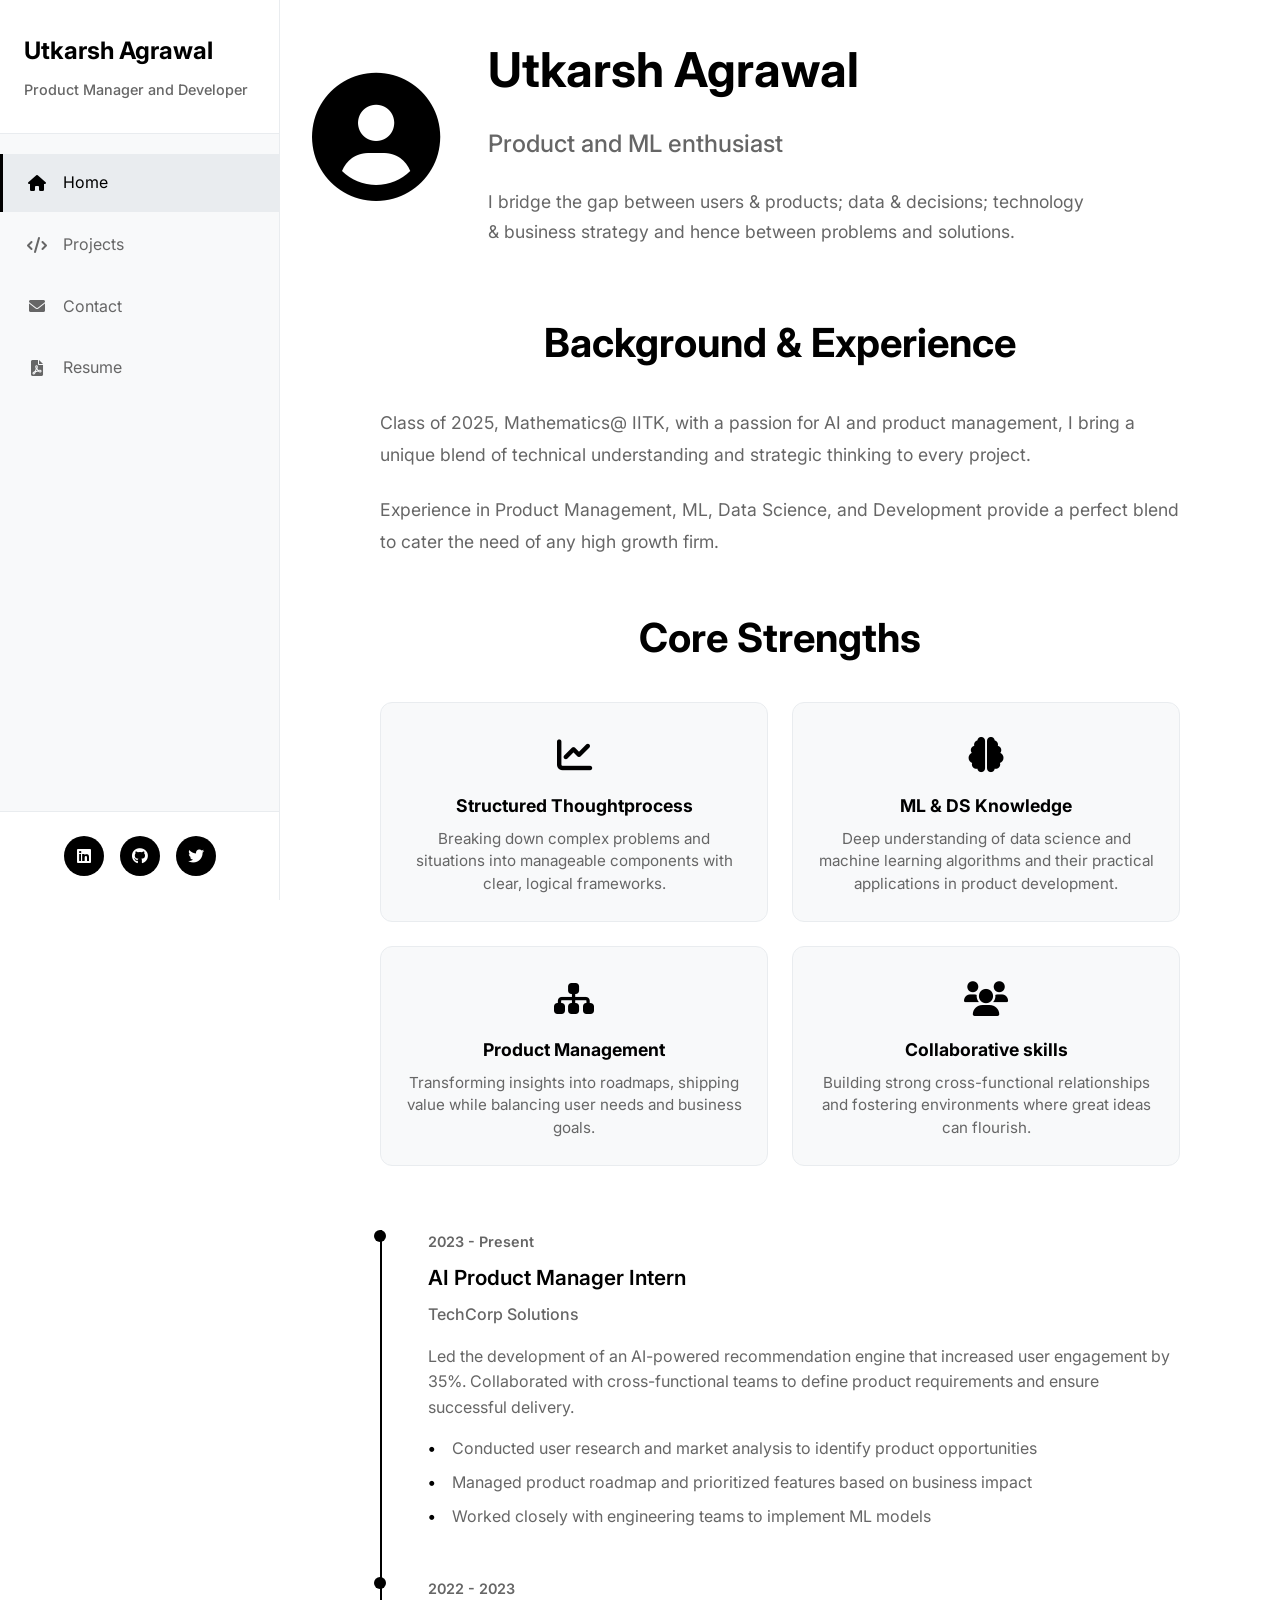
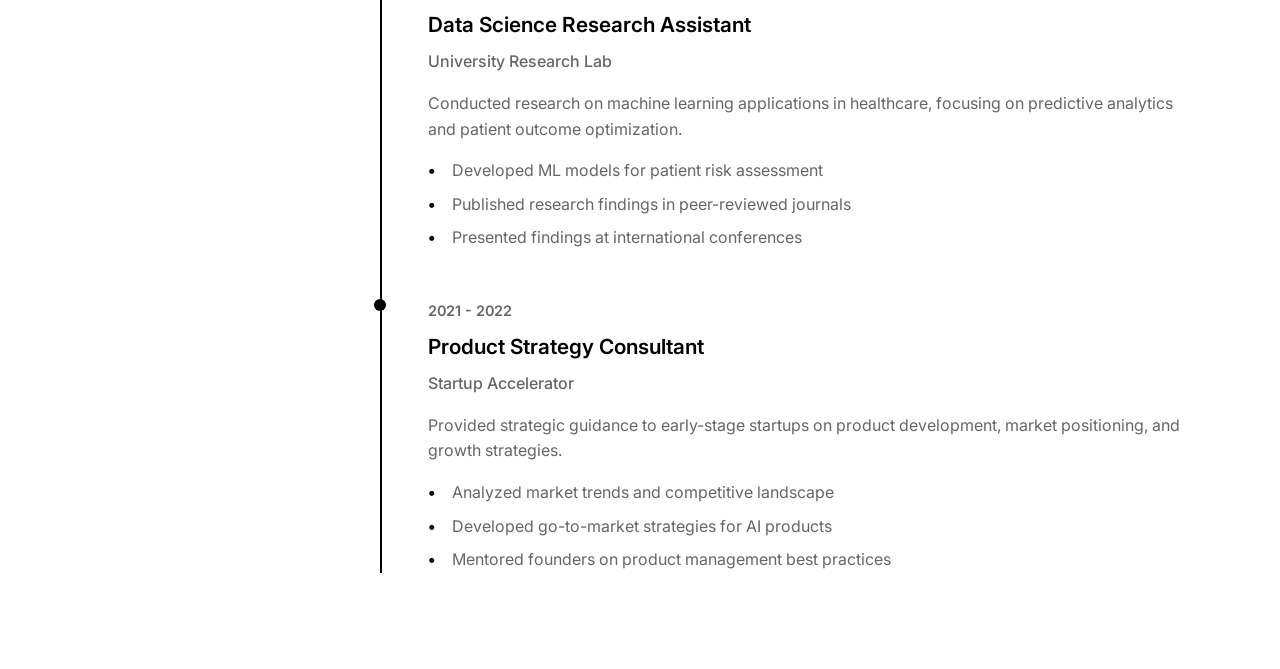
==== index.html @ 761010a4 "First basic upload" ====
<!DOCTYPE html>
<html lang="en">
<head>
    <meta charset="UTF-8">
    <meta name="viewport" content="width=device-width, initial-scale=1.0">
    <title>Utkarsh Agrawal - Home</title>
    <link rel="stylesheet" href="styles.css">
    <link href="https://fonts.googleapis.com/css2?family=Inter:wght@300;400;500;600;700&display=swap" rel="stylesheet">
    <link rel="stylesheet" href="https://cdnjs.cloudflare.com/ajax/libs/font-awesome/6.0.0/css/all.min.css">
</head>
<body>
    <!-- Sidebar Navigation -->
    <nav class="sidebar">
        <div class="sidebar-header">
            <h1 class="sidebar-name">Utkarsh Agrawal</h1>
            <p class="sidebar-title">Product Manager and Developer</p>
        </div>
        <ul class="sidebar-menu">
            <li class="sidebar-item active">
                <a href="index.html" class="sidebar-link">
                    <i class="fas fa-home"></i>
                    <span>Home</span>
                </a>
            </li>
            <li class="sidebar-item">
                <a href="projects.html" class="sidebar-link">
                    <i class="fas fa-code"></i>
                    <span>Projects</span>
                </a>
            </li>
            <li class="sidebar-item">
                <a href="contact.html" class="sidebar-link">
                    <i class="fas fa-envelope"></i>
                    <span>Contact</span>
                </a>
            </li>
            <li class="sidebar-item">
                <a href="resume.html" class="sidebar-link">
                    <i class="fas fa-file-pdf"></i>
                    <span>Resume</span>
                </a>
            </li>
        </ul>
        <div class="sidebar-footer">
            <div class="social-links">
                <a href="#" class="social-link"><i class="fab fa-linkedin"></i></a>
                <a href="#" class="social-link"><i class="fab fa-github"></i></a>
                <a href="#" class="social-link"><i class="fab fa-twitter"></i></a>
            </div>
        </div>
    </nav>

    <!-- Main Content -->
    <main class="main-content">
        <div class="content-wrapper">
            <!-- Hero Section -->
            <section class="hero-section">
                <div class="hero-content">
                    <div class="profile-section">
                        <div class="profile-image">
                            <i class="fas fa-user-circle"></i>
                        </div>
                        <div class="profile-info">
                            <h1 class="hero-title">Utkarsh Agrawal</h1>
                            <p class="hero-subtitle">Product and ML enthusiast</p>
                            <p class="hero-description">
                                I bridge the gap between users & products; data & decisions; technology & business strategy and hence between problems and solutions.
                            </p>
                        </div>  
                    </div>
                </div>
            </section>

            <!-- Background Section -->
            <section class="background-section">
                <h2 class="section-title">Background & Experience</h2>
                <div class="background-content">
                    <div class="background-text">
                        <p>
                            Class of 2025, Mathematics@ IITK, with a passion for AI and product management, I bring a unique blend of 
                            technical understanding and strategic thinking to every project. 
                        </p>
                        <p>
                            Experience in Product Management, ML, Data Science, and Development provide a perfect blend to cater the need of any high growth firm.
                        </p>
                    </div>

                     <!-- Skills Section -->
            <section class="skills-section">
                <h2 class="section-title">Core Strengths</h2>
                <div class="skills-grid">
                    <div class="skill-card">
                        <div class="skill-card-inner">
                            <div class="skill-card-front">
                                <div class="skill-icon">
                                    <i class="fas fa-chart-line"></i>
                                </div>
                                <h3>Structured Thoughtprocess</h3>
                                <p>Breaking down complex problems and situations into manageable components with clear, logical frameworks.</p>
                            </div>
                            <div class="skill-card-back">
                                <h4>Tools</h4>
                                <ul class="tech-list">
                                    <li>ManagementFrameworks</li>
                                    <li>Product Breakdown</li>
                                    <li>User Mapping</li>
                                    
                                </ul>
                            </div>
                        </div>
                    </div>
                    <div class="skill-card">
                        <div class="skill-card-inner">
                            <div class="skill-card-front">
                                <div class="skill-icon">
                                    <i class="fas fa-brain"></i>
                                </div>
                                <h3>ML & DS Knowledge</h3>
                                <p>Deep understanding of data science and machine learning algorithms and their practical applications in product development.</p>
                            </div>
                            <div class="skill-card-back">
                                <h4>Tools & Technologies</h4>
                                <ul class="tech-list">
                                    <li>Python, SQL</li>
                                    <li>Data Visualization</li>
                                    <li>Classical ML Models</li>
                                    <li>Neural Networks</li>
                                    <li>LLMs</li>
                                </ul>
                            </div>
                        </div>
                    </div>
                    <div class="skill-card">
                        <div class="skill-card-inner">
                            <div class="skill-card-front">
                                <div class="skill-icon">
                                    <i class="fas fa-sitemap"></i>
                                </div>
                                <h3>Product Management</h3>
                                <p>Transforming insights into roadmaps, shipping value while balancing user needs and business goals.</p>
                            </div>
                            <div class="skill-card-back">
                                <h4>Tools & Technologies</h4>
                                <ul class="tech-list">
                                    <li</li>
                                    <li></li>
                                    <li></li>
                                    <li></li>
                                </ul>
                            </div>
                        </div>
                    </div>
                    <div class="skill-card">
                        <div class="skill-card-inner">
                            <div class="skill-card-front">
                                <div class="skill-icon">
                                    <i class="fas fa-users"></i>
                                </div>
                                <h3>Collaborative skills</h3>
                                <p>Building strong cross-functional relationships and fostering environments where great ideas can flourish.</p>
                            </div>
                            <div class="skill-card-back">
                                <h4>Tools & Technologies</h4>
                                <ul class="tech-list">
                                    <li>GitHub</li>
                                    <li>Slack, Zoom</li>
                                    <li>Notion, Confluence</li>
                                    <li>Jira r</li>
                                </ul>
                            </div>
                        </div>
                    </div>
                </div>
            </section>

                    <!-- Experience Timeline -->
                    <div class="experience-timeline">
                        <div class="timeline-item">
                            <div class="timeline-date">2023 - Present</div>
                            <div class="timeline-content">
                                <h3>AI Product Manager Intern</h3>
                                <h4>TechCorp Solutions</h4>
                                <p>
                                    Led the development of an AI-powered recommendation engine that increased user engagement by 35%. 
                                    Collaborated with cross-functional teams to define product requirements and ensure successful delivery.
                                </p>
                                <ul>
                                    <li>Conducted user research and market analysis to identify product opportunities</li>
                                    <li>Managed product roadmap and prioritized features based on business impact</li>
                                    <li>Worked closely with engineering teams to implement ML models</li>
                                </ul>
                            </div>
                        </div>
                        
                        <div class="timeline-item">
                            <div class="timeline-date">2022 - 2023</div>
                            <div class="timeline-content">
                                <h3>Data Science Research Assistant</h3>
                                <h4>University Research Lab</h4>
                                <p>
                                    Conducted research on machine learning applications in healthcare, focusing on predictive analytics 
                                    and patient outcome optimization.
                                </p>
                                <ul>
                                    <li>Developed ML models for patient risk assessment</li>
                                    <li>Published research findings in peer-reviewed journals</li>
                                    <li>Presented findings at international conferences</li>
                                </ul>
                            </div>
                        </div>
                        
                        <div class="timeline-item">
                            <div class="timeline-date">2021 - 2022</div>
                            <div class="timeline-content">
                                <h3>Product Strategy Consultant</h3>
                                <h4>Startup Accelerator</h4>
                                <p>
                                    Provided strategic guidance to early-stage startups on product development, market positioning, 
                                    and growth strategies.
                                </p>
                                <ul>
                                    <li>Analyzed market trends and competitive landscape</li>
                                    <li>Developed go-to-market strategies for AI products</li>
                                    <li>Mentored founders on product management best practices</li>
                                </ul>
                            </div>
                        </div>
                    </div>
                </div>
            </section>

           
        </div>
    </main>

    <script src="script.js"></script>
</body>
</html>
---- styles.css ----
/* Reset and Base Styles */
* {
    margin: 0;
    padding: 0;
    box-sizing: border-box;
}

html {
    scroll-behavior: smooth;
}

body {
    font-family: 'Inter', sans-serif;
    line-height: 1.6;
    color: #333;
    background-color: #ffffff;
    display: flex;
    min-height: 100vh;
}

/* Sidebar Navigation */
.sidebar {
    width: 280px;
    background: #f8f9fa;
    border-right: 1px solid #e9ecef;
    position: fixed;
    height: 100vh;
    left: 0;
    top: 0;
    z-index: 1000;
    display: flex;
    flex-direction: column;
    transition: all 0.3s ease;
}

.sidebar-header {
    padding: 2rem 1.5rem;
    border-bottom: 1px solid #e9ecef;
    background: #ffffff;
}

.sidebar-name {
    font-size: 1.5rem;
    font-weight: 700;
    color: #000;
    margin-bottom: 0.5rem;
}

.sidebar-title {
    color: #666;
    font-size: 0.9rem;
    font-weight: 500;
}

.sidebar-menu {
    flex: 1;
    padding: 1rem 0;
    list-style: none;
}

.sidebar-item {
    margin: 0.25rem 0;
}

.sidebar-link {
    display: flex;
    align-items: center;
    padding: 1rem 1.5rem;
    color: #666;
    text-decoration: none;
    transition: all 0.3s ease;
    border-left: 3px solid transparent;
}

.sidebar-link:hover {
    background: #e9ecef;
    color: #000;
}

.sidebar-item.active .sidebar-link {
    background: #e9ecef;
    color: #000;
    border-left-color: #000;
}

.sidebar-link i {
    margin-right: 1rem;
    width: 20px;
    text-align: center;
}

.sidebar-footer {
    padding: 1.5rem;
    border-top: 1px solid #e9ecef;
    background: #ffffff;
}

.social-links {
    display: flex;
    gap: 1rem;
    justify-content: center;
}

.social-link {
    display: flex;
    align-items: center;
    justify-content: center;
    width: 40px;
    height: 40px;
    background: #000;
    color: white;
    border-radius: 50%;
    text-decoration: none;
    transition: all 0.3s ease;
}

.social-link:hover {
    background: #333;
    transform: translateY(-2px);
}

/* Main Content */
.main-content {
    flex: 1;
    margin-left: 280px;
    background: #ffffff;
    min-height: 100vh;
}

.content-wrapper {
    max-width: 1000px;
    margin: 0 auto;
    padding: 2rem;
}

/* Page Header */
.page-header {
    margin-bottom: 3rem;
    text-align: center;
}

.page-title {
    font-size: 3rem;
    font-weight: 700;
    color: #000;
    margin-bottom: 1rem;
}

.page-subtitle {
    font-size: 1.2rem;
    color: #666;
    max-width: 600px;
    margin: 0 auto;
}

/* Hero Section */
.hero-section {
    margin-bottom: 4rem;
}

.hero-content {
    display: flex;
    align-items: center;
    gap: 3rem;
}

.profile-section {
    display: flex;
    align-items: center;
    gap: 3rem;
}

.profile-image {
    font-size: 8rem;
    color: #000;
    flex-shrink: 0;
}

.profile-info {
    flex: 1;
}

.hero-title {
    font-size: 3rem;
    font-weight: 700;
    color: #000;
    margin-bottom: 1rem;
}

.hero-subtitle {
    font-size: 1.5rem;
    color: #666;
    margin-bottom: 1.5rem;
    font-weight: 500;
}

.hero-description {
    font-size: 1.1rem;
    color: #666;
    line-height: 1.7;
    max-width: 600px;
}

/* Background Section */
.background-section {
    margin-bottom: 4rem;
}

.section-title {
    font-size: 2.5rem;
    font-weight: 700;
    color: #000;
    margin-bottom: 2rem;
    text-align: center;
}

.background-content {
    max-width: 800px;
    margin: 0 auto;
}

.background-text {
    margin-bottom: 3rem;
}

.background-text p {
    font-size: 1.1rem;
    line-height: 1.8;
    margin-bottom: 1.5rem;
    color: #666;
    text-align: left;
}

/* Experience Timeline */
.experience-timeline {
    position: relative;
    max-width: 800px;
    margin: 0 auto;
}

.experience-timeline::before {
    content: '';
    position: absolute;
    left: 0;
    top: 0;
    bottom: 0;
    width: 2px;
    background: #000;
}

.timeline-item {
    position: relative;
    margin-bottom: 3rem;
    padding-left: 3rem;
}

.timeline-item::before {
    content: '';
    position: absolute;
    left: -6px;
    top: 0;
    width: 12px;
    height: 12px;
    background: #000;
    border-radius: 50%;
}

.timeline-date {
    font-size: 0.9rem;
    color: #666;
    font-weight: 600;
    margin-bottom: 0.5rem;
}

.timeline-content h3 {
    font-size: 1.3rem;
    font-weight: 600;
    color: #000;
    margin-bottom: 0.5rem;
}

.timeline-content h4 {
    color: #666;
    font-weight: 500;
    margin-bottom: 1rem;
}

.timeline-content p {
    color: #666;
    margin-bottom: 1rem;
    line-height: 1.6;
}

.timeline-content ul {
    list-style: none;
    padding-left: 0;
}

.timeline-content li {
    color: #666;
    margin-bottom: 0.5rem;
    position: relative;
    padding-left: 1.5rem;
}

.timeline-content li::before {
    content: '•';
    color: #000;
    font-weight: bold;
    position: absolute;
    left: 0;
}

/* Skills Section */
.skills-section {
    margin-bottom: 4rem;
}

.skills-grid {
    display: grid;
    grid-template-columns: repeat(2, 1fr);
    grid-template-rows: repeat(2, 1fr);
    gap: 1.5rem;
    margin-top: 2rem;
}

.skill-card {
    perspective: 1000px;
}

.skill-card-inner {
    position: relative;
    width: 100%;
    height: 220px;
    transform-style: preserve-3d;
    transition: transform 0.6s ease;
}

.skill-card:hover .skill-card-inner {
    transform: rotateY(180deg);
}

.skill-card-front,
.skill-card-back {
    position: absolute;
    inset: 0;
    background: #f8f9fa;
    border: 1px solid #e9ecef;
    border-radius: 12px;
    display: flex;
    flex-direction: column;
    align-items: center;
    justify-content: center;
    backface-visibility: hidden;
    padding: 1.5rem;
    text-align: center;
}

.skill-card-back {
    transform: rotateY(180deg);
}

.skill-icon {
    font-size: 2.2rem;
    color: #000;
    margin-bottom: 0.5rem;
}

.skill-card h3 {
    font-size: 1.1rem;
    font-weight: 700;
    margin-bottom: 0.5rem;
    color: #000;
}

.skill-card p {
    color: #666;
    line-height: 1.5;
    font-size: 0.95rem;
}

.skill-card-back h4 {
    font-size: 1rem;
    font-weight: 700;
    color: #000;
    margin-bottom: 0.5rem;
}

.tech-list {
    list-style: none;
    padding: 0;
    margin: 0;
    display: grid;
    grid-template-columns: 1fr;
    gap: 0.35rem;
}

.tech-list li {
    color: #666;
    font-size: 0.95rem;
}

/* Projects Container */
.projects-container {
    display: flex;
    flex-direction: column;
    gap: 3rem;
}

.project-card {
    background: #ffffff;
    border: 1px solid #e9ecef;
    border-radius: 12px;
    overflow: hidden;
    transition: all 0.3s ease;
}

.project-card:hover {
    transform: translateY(-4px);
    box-shadow: 0 8px 25px rgba(0, 0, 0, 0.1);
}

.project-header {
    display: flex;
    align-items: center;
    padding: 2rem;
    background: #f8f9fa;
    border-bottom: 1px solid #e9ecef;
}

.project-icon {
    font-size: 2.5rem;
    color: #000;
    margin-right: 1.5rem;
}

.project-meta {
    flex: 1;
}

.project-title {
    font-size: 1.5rem;
    font-weight: 600;
    color: #000;
    margin-bottom: 0.5rem;
}

.project-date {
    color: #666;
    font-size: 0.9rem;
}

.project-content {
    padding: 2rem;
}

.project-description {
    font-size: 1.1rem;
    color: #666;
    margin-bottom: 2rem;
    line-height: 1.7;
}

.project-details,
.project-tech,
.project-results {
    margin-bottom: 2rem;
}

.project-details h4,
.project-tech h4,
.project-results h4 {
    font-size: 1.1rem;
    font-weight: 600;
    color: #000;
    margin-bottom: 1rem;
}

.project-details ul {
    list-style: none;
    padding-left: 0;
}

.project-details li {
    color: #666;
    margin-bottom: 0.5rem;
    position: relative;
    padding-left: 1.5rem;
}

.project-details li::before {
    content: '•';
    color: #000;
    font-weight: bold;
    position: absolute;
    left: 0;
}

.tech-tags {
    display: flex;
    flex-wrap: wrap;
    gap: 0.5rem;
}

.tech-tag {
    background: #f8f9fa;
    color: #000;
    padding: 0.5rem 1rem;
    border-radius: 20px;
    font-size: 0.9rem;
    font-weight: 500;
    border: 1px solid #e9ecef;
}

.project-results p {
    color: #666;
    font-weight: 500;
}

.project-links {
    display: flex;
    gap: 1rem;
}

.project-link {
    display: flex;
    align-items: center;
    gap: 0.5rem;
    color: #000;
    text-decoration: none;
    font-weight: 600;
    padding: 0.75rem 1.5rem;
    border: 1px solid #000;
    border-radius: 6px;
    transition: all 0.3s ease;
}

.project-link:hover {
    background: #000;
    color: white;
}

/* Contact Container */
.contact-container {
    display: grid;
    grid-template-columns: 1fr 1fr;
    gap: 4rem;
    margin-bottom: 3rem;
}

.contact-info-section {
    background: #f8f9fa;
    padding: 2rem;
    border-radius: 12px;
}

.contact-details {
    margin-bottom: 2rem;
}

.contact-item {
    display: flex;
    align-items: flex-start;
    margin-bottom: 2rem;
    padding: 1.5rem;
    background: white;
    border-radius: 8px;
    border: 1px solid #e9ecef;
}

.contact-icon {
    font-size: 1.5rem;
    color: #000;
    margin-right: 1rem;
    margin-top: 0.25rem;
}

.contact-text h3 {
    font-size: 1.1rem;
    font-weight: 600;
    color: #000;
    margin-bottom: 0.5rem;
}

.contact-text p {
    color: #666;
    margin-bottom: 0.5rem;
}

.contact-link {
    color: #000;
    text-decoration: none;
    font-weight: 600;
    font-size: 0.9rem;
}

.contact-link:hover {
    text-decoration: underline;
}

.social-section {
    margin-top: 2rem;
}

.social-title {
    font-size: 1.2rem;
    font-weight: 600;
    color: #000;
    margin-bottom: 1rem;
}

.social-links-grid {
    display: grid;
    grid-template-columns: repeat(2, 1fr);
    gap: 1rem;
}

.social-card {
    display: flex;
    align-items: center;
    gap: 0.75rem;
    padding: 1rem;
    background: white;
    border: 1px solid #e9ecef;
    border-radius: 8px;
    text-decoration: none;
    color: #000;
    transition: all 0.3s ease;
}

.social-card:hover {
    background: #000;
    color: white;
    transform: translateY(-2px);
}

.social-card i {
    font-size: 1.2rem;
}

/* Contact Form */
.contact-form-section {
    background: white;
    padding: 2rem;
    border-radius: 12px;
    border: 1px solid #e9ecef;
}

.contact-form {
    display: flex;
    flex-direction: column;
    gap: 1.5rem;
}

.form-row {
    display: grid;
    grid-template-columns: 1fr 1fr;
    gap: 1rem;
}

.form-group {
    display: flex;
    flex-direction: column;
}

.form-group label {
    font-weight: 600;
    color: #000;
    margin-bottom: 0.5rem;
}

.form-group input,
.form-group textarea,
.form-group select {
    padding: 0.75rem;
    border: 1px solid #e9ecef;
    border-radius: 6px;
    font-size: 1rem;
    transition: border-color 0.3s ease;
}

.form-group input:focus,
.form-group textarea:focus,
.form-group select:focus {
    outline: none;
    border-color: #000;
}

.submit-btn {
    display: flex;
    align-items: center;
    justify-content: center;
    gap: 0.5rem;
    padding: 1rem 2rem;
    background: #000;
    color: white;
    border: none;
    border-radius: 6px;
    font-size: 1rem;
    font-weight: 600;
    cursor: pointer;
    transition: all 0.3s ease;
}

.submit-btn:hover {
    background: #333;
    transform: translateY(-2px);
}

/* Additional Info */
.additional-info {
    display: grid;
    grid-template-columns: repeat(auto-fit, minmax(250px, 1fr));
    gap: 2rem;
    margin-top: 3rem;
}

.info-card {
    background: #f8f9fa;
    padding: 2rem;
    border-radius: 12px;
    border: 1px solid #e9ecef;
    text-align: center;
}

.info-card h3 {
    font-size: 1.2rem;
    font-weight: 600;
    color: #000;
    margin-bottom: 1rem;
}

.info-card p {
    color: #666;
    line-height: 1.6;
}

/* Resume Page Styles */
.resume-download-section {
    background: #f8f9fa;
    padding: 3rem;
    border-radius: 12px;
    margin-bottom: 3rem;
    text-align: center;
}

.resume-preview {
    display: flex;
    align-items: center;
    gap: 2rem;
    margin-bottom: 2rem;
}

.resume-icon {
    font-size: 4rem;
    color: #000;
}

.resume-info h2 {
    font-size: 2rem;
    font-weight: 700;
    color: #000;
    margin-bottom: 1rem;
}

.resume-description {
    color: #666;
    margin-bottom: 1.5rem;
    line-height: 1.6;
}

.resume-meta {
    display: flex;
    gap: 2rem;
    justify-content: center;
}

.meta-item {
    display: flex;
    align-items: center;
    gap: 0.5rem;
    color: #666;
    font-size: 0.9rem;
}

.download-actions {
    display: flex;
    gap: 1rem;
    justify-content: center;
}

.download-btn {
    display: flex;
    align-items: center;
    gap: 0.5rem;
    padding: 1rem 2rem;
    border-radius: 6px;
    text-decoration: none;
    font-weight: 600;
    transition: all 0.3s ease;
}

.download-btn.primary {
    background: #000;
    color: white;
}

.download-btn.primary:hover {
    background: #333;
    transform: translateY(-2px);
}

.download-btn.secondary {
    background: white;
    color: #000;
    border: 1px solid #000;
}

.download-btn.secondary:hover {
    background: #000;
    color: white;
}

/* Resume Summary */
.resume-summary {
    margin-bottom: 3rem;
}

.summary-content {
    display: grid;
    grid-template-columns: 2fr 1fr;
    gap: 3rem;
}

.summary-text p {
    color: #666;
    margin-bottom: 1.5rem;
    line-height: 1.7;
}

.summary-highlights h3 {
    font-size: 1.3rem;
    font-weight: 600;
    color: #000;
    margin-bottom: 1rem;
}

.summary-highlights ul {
    list-style: none;
    padding-left: 0;
}

.summary-highlights li {
    color: #666;
    margin-bottom: 0.75rem;
    position: relative;
    padding-left: 1.5rem;
}

.summary-highlights li::before {
    content: '•';
    color: #000;
    font-weight: bold;
    position: absolute;
    left: 0;
}

/* Skills Overview */
.skills-overview {
    margin-bottom: 3rem;
}

.skills-categories {
    display: grid;
    grid-template-columns: repeat(auto-fit, minmax(300px, 1fr));
    gap: 2rem;
}

.skill-category {
    background: #f8f9fa;
    padding: 2rem;
    border-radius: 12px;
    border: 1px solid #e9ecef;
}

.skill-category h3 {
    font-size: 1.3rem;
    font-weight: 600;
    color: #000;
    margin-bottom: 1.5rem;
}

.skill-items {
    display: flex;
    flex-wrap: wrap;
    gap: 0.75rem;
}

.skill-item {
    background: white;
    color: #000;
    padding: 0.5rem 1rem;
    border-radius: 20px;
    font-size: 0.9rem;
    font-weight: 500;
    border: 1px solid #e9ecef;
}

/* Experience Preview */
.experience-preview {
    margin-bottom: 3rem;
}

/* Education Section */
.education-section {
    margin-bottom: 3rem;
}

.education-item {
    display: flex;
    gap: 2rem;
    padding: 2rem;
    background: #f8f9fa;
    border-radius: 12px;
    border: 1px solid #e9ecef;
}

.education-degree {
    flex: 1;
}

.education-degree h3 {
    font-size: 1.3rem;
    font-weight: 600;
    color: #000;
    margin-bottom: 0.5rem;
}

.education-degree h4 {
    color: #666;
    margin-bottom: 0.5rem;
}

.education-date {
    color: #666;
    font-size: 0.9rem;
}

.education-details {
    flex: 2;
}

.education-details p {
    color: #666;
    margin-bottom: 1rem;
}

.education-details ul {
    list-style: none;
    padding-left: 0;
}

.education-details li {
    color: #666;
    margin-bottom: 0.5rem;
    position: relative;
    padding-left: 1.5rem;
}

.education-details li::before {
    content: '•';
    color: #000;
    font-weight: bold;
    position: absolute;
    left: 0;
}

/* Certifications */
.certifications-section {
    margin-bottom: 3rem;
}

.certifications-grid {
    display: grid;
    grid-template-columns: repeat(auto-fit, minmax(250px, 1fr));
    gap: 2rem;
}

.cert-item {
    display: flex;
    align-items: center;
    gap: 1rem;
    padding: 1.5rem;
    background: #f8f9fa;
    border-radius: 12px;
    border: 1px solid #e9ecef;
}

.cert-item i {
    font-size: 2rem;
    color: #000;
}

.cert-item h3 {
    font-size: 1.1rem;
    font-weight: 600;
    color: #000;
    margin-bottom: 0.25rem;
}

.cert-date {
    color: #666;
    font-size: 0.9rem;
}

/* Responsive Design */
@media (max-width: 1024px) {
    .sidebar {
        width: 250px;
    }
    
    .main-content {
        margin-left: 250px;
    }
}

@media (max-width: 768px) {
    .sidebar {
        transform: translateX(-100%);
        width: 280px;
    }
    
    .sidebar.active {
        transform: translateX(0);
    }
    
    .main-content {
        margin-left: 0;
    }
    
    .content-wrapper {
        padding: 1rem;
    }
    
    .page-title {
        font-size: 2rem;
    }
    
    .hero-content {
        flex-direction: column;
        text-align: center;
    }
    
    .profile-section {
        flex-direction: column;
        text-align: center;
    }
    
    .contact-container {
        grid-template-columns: 1fr;
        gap: 2rem;
    }
    
    .summary-content {
        grid-template-columns: 1fr;
        gap: 2rem;
    }
    
    .education-item {
        flex-direction: column;
        gap: 1rem;
    }
    
    .form-row {
        grid-template-columns: 1fr;
    }
    
    .download-actions {
        flex-direction: column;
        align-items: center;
    }
}

@media (max-width: 480px) {
    .content-wrapper {
        padding: 0.5rem;
    }
    
    .page-title {
        font-size: 1.5rem;
    }
    
    .hero-title {
        font-size: 2rem;
    }
    
    .section-title {
        font-size: 1.8rem;
    }
    
    .skills-grid {
        grid-template-columns: 1fr;
        grid-template-rows: none;
    }
    
    .project-header {
        flex-direction: column;
        text-align: center;
    }
    
    .resume-preview {
        flex-direction: column;
        text-align: center;
    }
    
    .resume-meta {
        flex-direction: column;
        gap: 1rem;
    }
}

/* Mobile Menu Toggle */
.mobile-menu-toggle {
    display: none;
    position: fixed;
    top: 1rem;
    left: 1rem;
    z-index: 1001;
    background: #000;
    color: white;
    border: none;
    padding: 0.75rem;
    border-radius: 6px;
    cursor: pointer;
}

@media (max-width: 768px) {
    .mobile-menu-toggle {
        display: block;
    }
}

/* Animations */
@keyframes fadeInUp {
    from {
        opacity: 0;
        transform: translateY(30px);
    }
    to {
        opacity: 1;
        transform: translateY(0);
    }
}

.fade-in-up {
    animation: fadeInUp 0.6s ease-out;
}

/* Smooth scrolling */
html {
    scroll-behavior: smooth;
}

/* Custom scrollbar */
::-webkit-scrollbar {
    width: 8px;
}

::-webkit-scrollbar-track {
    background: #f1f1f1;
}

::-webkit-scrollbar-thumb {
    background: #000;
    border-radius: 4px;
}

::-webkit-scrollbar-thumb:hover {
    background: #333;
}
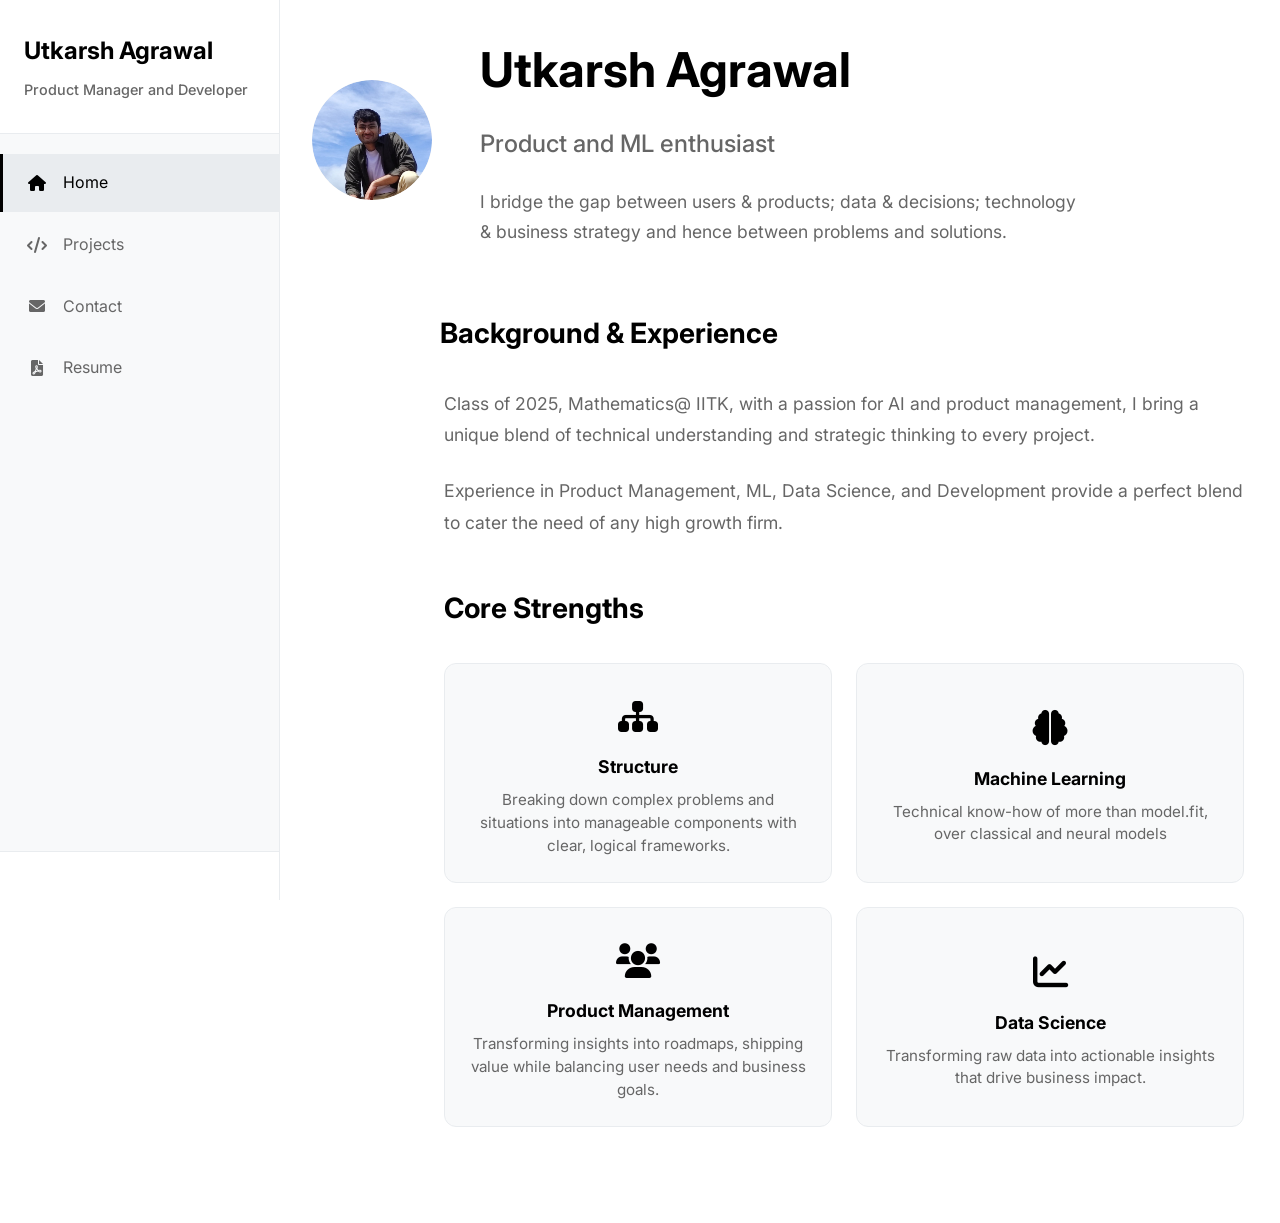
==== commit 12a5009e: "imporvement upload" ====
--- a/index.html
+++ b/index.html
@@ -42,11 +42,11 @@
             </li>
         </ul>
         <div class="sidebar-footer">
-            <div class="social-links">
+            <!-- <div class="social-links">
                 <a href="#" class="social-link"><i class="fab fa-linkedin"></i></a>
                 <a href="#" class="social-link"><i class="fab fa-github"></i></a>
                 <a href="#" class="social-link"><i class="fab fa-twitter"></i></a>
-            </div>
+            </div> -->
         </div>
     </nav>
 
@@ -58,7 +58,7 @@
                 <div class="hero-content">
                     <div class="profile-section">
                         <div class="profile-image">
-                            <i class="fas fa-user-circle"></i>
+                            <img src="profile_img.jpg" alt="Profile Image" class="actual-profile-img"/>
                         </div>
                         <div class="profile-info">
                             <h1 class="hero-title">Utkarsh Agrawal</h1>
@@ -93,18 +93,19 @@
                         <div class="skill-card-inner">
                             <div class="skill-card-front">
                                 <div class="skill-icon">
-                                    <i class="fas fa-chart-line"></i>
-                                </div>
-                                <h3>Structured Thoughtprocess</h3>
+                                    <i class="fas fa-sitemap"></i>
+                                    
+                                </div>
+                                <h3>Structure</h3>
                                 <p>Breaking down complex problems and situations into manageable components with clear, logical frameworks.</p>
                             </div>
                             <div class="skill-card-back">
                                 <h4>Tools</h4>
                                 <ul class="tech-list">
-                                    <li>ManagementFrameworks</li>
+                                    <li>Management Frameworks</li>
                                     <li>Product Breakdown</li>
-                                    <li>User Mapping</li>
-                                    
+                                    <li>User Journey</li>
+                                    <li>Collaboration</li>
                                 </ul>
                             </div>
                         </div>
@@ -115,26 +116,24 @@
                                 <div class="skill-icon">
                                     <i class="fas fa-brain"></i>
                                 </div>
-                                <h3>ML & DS Knowledge</h3>
-                                <p>Deep understanding of data science and machine learning algorithms and their practical applications in product development.</p>
+                                <h3>Machine Learning</h3>
+                                <p>Technical know-how of more than model.fit, over classical and neural models</p>
                             </div>
                             <div class="skill-card-back">
                                 <h4>Tools & Technologies</h4>
                                 <ul class="tech-list">
                                     <li>Python, SQL</li>
-                                    <li>Data Visualization</li>
-                                    <li>Classical ML Models</li>
-                                    <li>Neural Networks</li>
-                                    <li>LLMs</li>
-                                </ul>
-                            </div>
-                        </div>
-                    </div>
-                    <div class="skill-card">
-                        <div class="skill-card-inner">
-                            <div class="skill-card-front">
-                                <div class="skill-icon">
-                                    <i class="fas fa-sitemap"></i>
+                                    <li>TensorFlow, PyTorch</li>
+                                    <li>Generative AI</li>
+                                </ul>
+                            </div>
+                        </div>
+                    </div>
+                    <div class="skill-card">
+                        <div class="skill-card-inner">
+                            <div class="skill-card-front">
+                                <div class="skill-icon">
+                                    <i class="fas fa-users"></i>
                                 </div>
                                 <h3>Product Management</h3>
                                 <p>Transforming insights into roadmaps, shipping value while balancing user needs and business goals.</p>
@@ -142,30 +141,30 @@
                             <div class="skill-card-back">
                                 <h4>Tools & Technologies</h4>
                                 <ul class="tech-list">
-                                    <li</li>
-                                    <li></li>
-                                    <li></li>
-                                    <li></li>
-                                </ul>
-                            </div>
-                        </div>
-                    </div>
-                    <div class="skill-card">
-                        <div class="skill-card-inner">
-                            <div class="skill-card-front">
-                                <div class="skill-icon">
-                                    <i class="fas fa-users"></i>
-                                </div>
-                                <h3>Collaborative skills</h3>
-                                <p>Building strong cross-functional relationships and fostering environments where great ideas can flourish.</p>
-                            </div>
-                            <div class="skill-card-back">
-                                <h4>Tools & Technologies</h4>
-                                <ul class="tech-list">
-                                    <li>GitHub</li>
                                     <li>Slack, Zoom</li>
                                     <li>Notion, Confluence</li>
-                                    <li>Jira r</li>
+                                    <li>Jira</li>
+                                </ul>
+                            </div>
+                        </div>
+                    </div>
+                    <div class="skill-card">
+                        <div class="skill-card-inner">
+                            <div class="skill-card-front">
+                                <div class="skill-icon">
+                                    <i class="fas fa-chart-line"></i>
+                                   
+                                </div>
+                                <h3>Data Science</h3>
+                                <p>Transforming raw data into actionable insights that drive business impact.</p>
+                            </div>
+                            <div class="skill-card-back">
+                                <h4>Tools & Technologies</h4>
+                                <ul class="tech-list">
+                                    <li></li>
+                                    <li>Data Visualization</li>
+                                    <li>SQL,Pandas</li>
+                                    <li>Goggle Colab, Jupiter</li>
                                 </ul>
                             </div>
                         </div>
@@ -173,7 +172,7 @@
                 </div>
             </section>
 
-                    <!-- Experience Timeline -->
+                    <!-- Experience Timeline
                     <div class="experience-timeline">
                         <div class="timeline-item">
                             <div class="timeline-date">2023 - Present</div>
@@ -225,7 +224,7 @@
                                 </ul>
                             </div>
                         </div>
-                    </div>
+                    </div> -->
                 </div>
             </section>
 
--- a/styles.css
+++ b/styles.css
@@ -171,9 +171,22 @@
 }
 
 .profile-image {
-    font-size: 8rem;
-    color: #000;
-    flex-shrink: 0;
+    width: 120px;        /* adjust size as needed */
+    height: 120px;       
+    border-radius: 50%;
+    overflow: hidden;    /* ensures image stays within a circle */
+    display: flex;
+    align-items: center;
+    justify-content: center;
+    background: #f0f0f0; /* optional for a subtle bg */
+}
+
+.actual-profile-img {
+    width: 100%;
+    height: 100%;
+    object-fit: cover;      /* makes the image fill the circle without stretching */
+    border-radius: 50%;     /* ensures the image itself is circular */
+    display: block;
 }
 
 .profile-info {
@@ -204,14 +217,15 @@
 /* Background Section */
 .background-section {
     margin-bottom: 4rem;
+    margin-left: 8rem;
 }
 
 .section-title {
-    font-size: 2.5rem;
+    font-size: 1.75rem;
     font-weight: 700;
     color: #000;
     margin-bottom: 2rem;
-    text-align: center;
+    text-align: left;
 }
 
 .background-content {
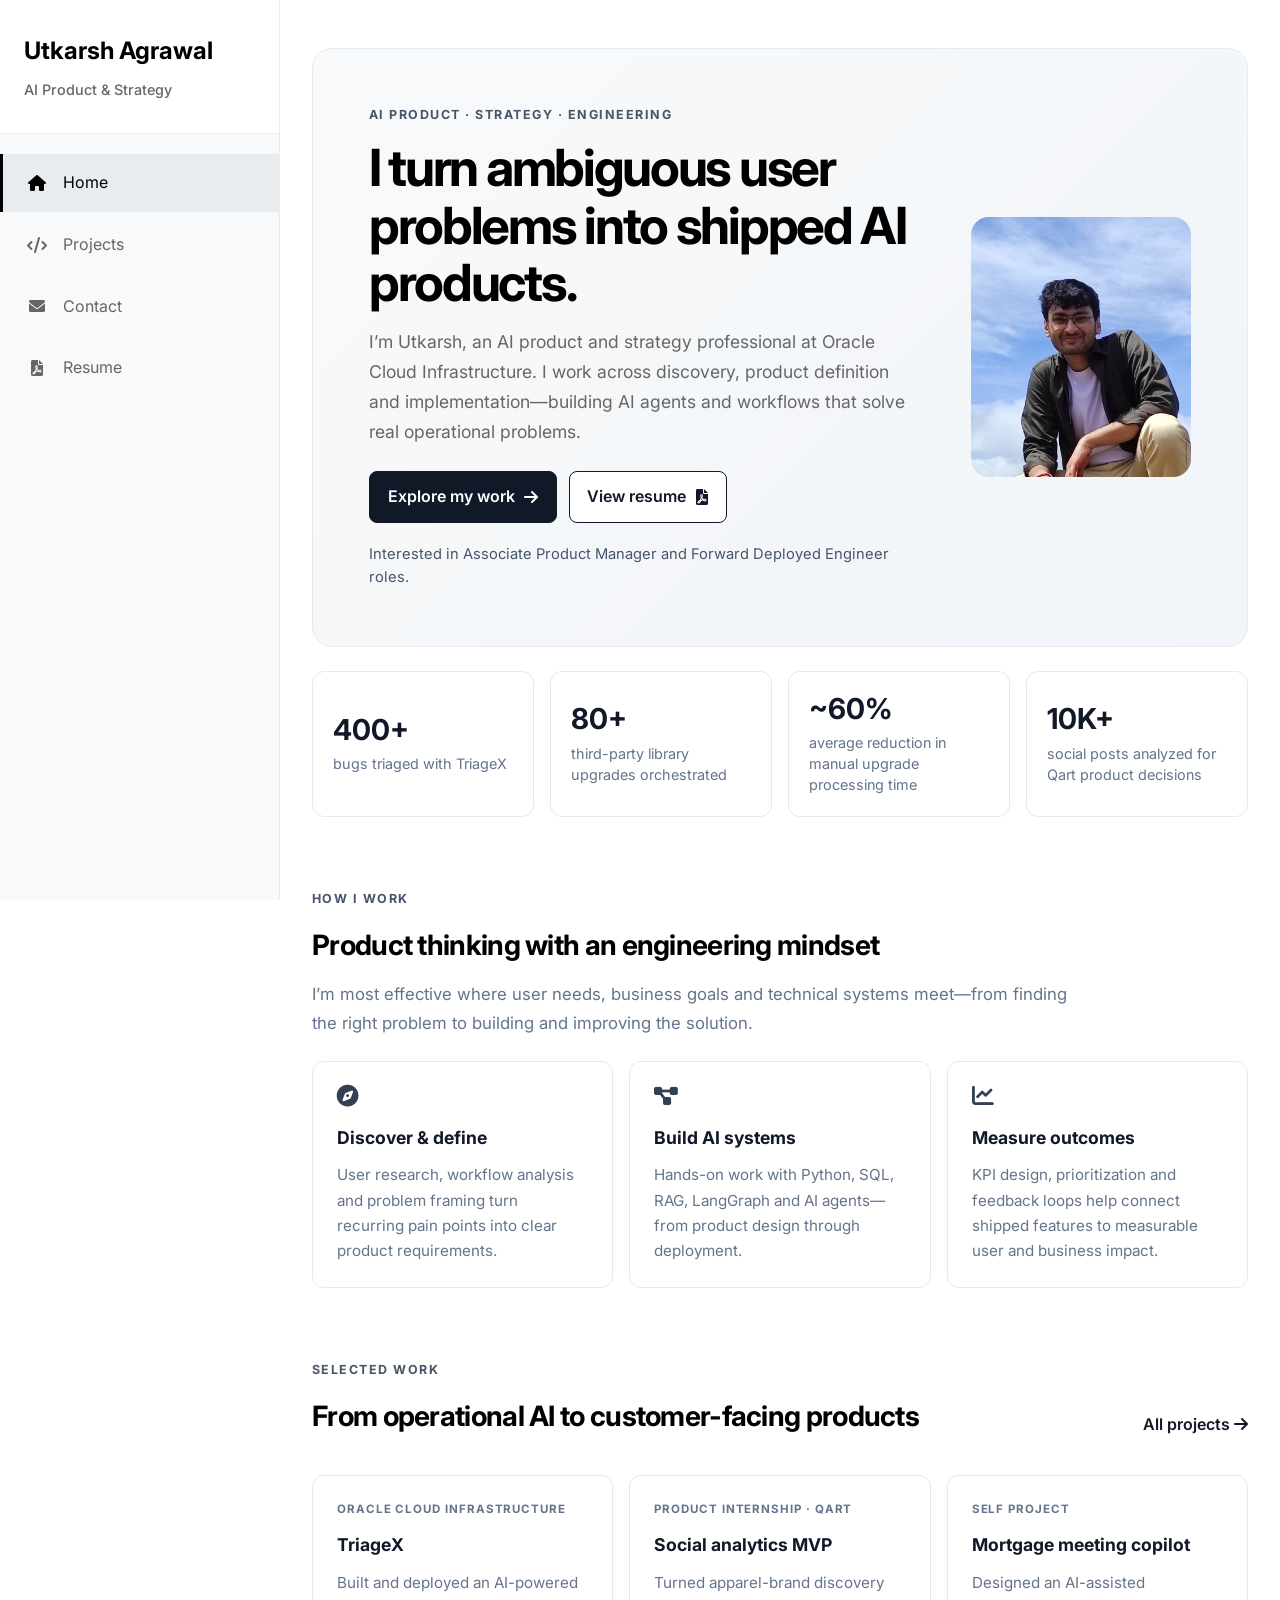
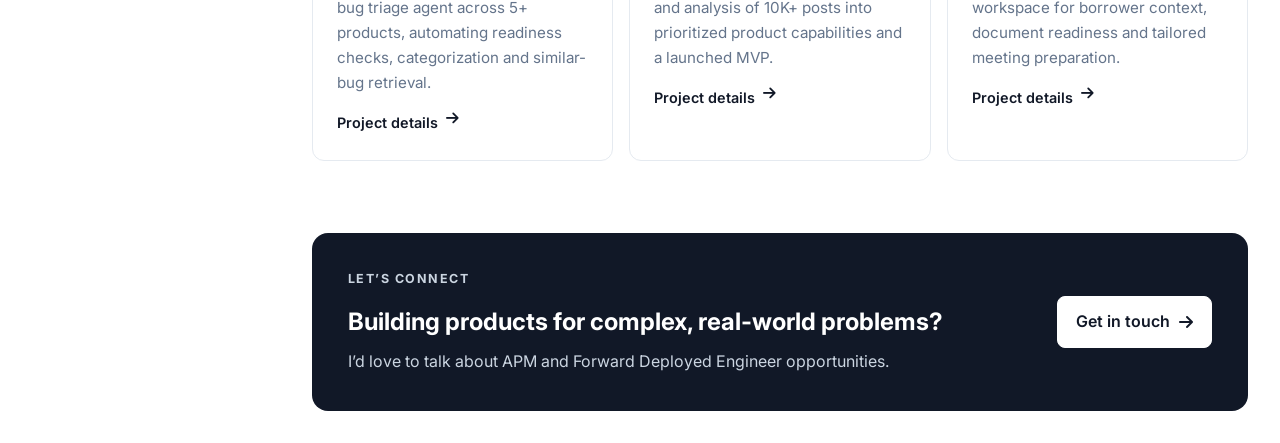
==== commit 0e6b9bc9: "Refresh portfolio for AI product and engineering roles Update the portfolio with resume-backed exper" ====
--- a/index.html
+++ b/index.html
@@ -3,235 +3,118 @@
 <head>
     <meta charset="UTF-8">
     <meta name="viewport" content="width=device-width, initial-scale=1.0">
-    <title>Utkarsh Agrawal - Home</title>
+    <meta name="description" content="Utkarsh Agrawal builds AI products and agentic systems, combining product strategy, user discovery and hands-on engineering.">
+    <title>Utkarsh Agrawal - AI Product & Strategy</title>
     <link rel="stylesheet" href="styles.css">
     <link href="https://fonts.googleapis.com/css2?family=Inter:wght@300;400;500;600;700&display=swap" rel="stylesheet">
     <link rel="stylesheet" href="https://cdnjs.cloudflare.com/ajax/libs/font-awesome/6.0.0/css/all.min.css">
 </head>
 <body>
-    <!-- Sidebar Navigation -->
     <nav class="sidebar">
         <div class="sidebar-header">
             <h1 class="sidebar-name">Utkarsh Agrawal</h1>
-            <p class="sidebar-title">Product Manager and Developer</p>
+            <p class="sidebar-title">AI Product &amp; Strategy</p>
         </div>
         <ul class="sidebar-menu">
-            <li class="sidebar-item active">
-                <a href="index.html" class="sidebar-link">
-                    <i class="fas fa-home"></i>
-                    <span>Home</span>
-                </a>
-            </li>
-            <li class="sidebar-item">
-                <a href="projects.html" class="sidebar-link">
-                    <i class="fas fa-code"></i>
-                    <span>Projects</span>
-                </a>
-            </li>
-            <li class="sidebar-item">
-                <a href="contact.html" class="sidebar-link">
-                    <i class="fas fa-envelope"></i>
-                    <span>Contact</span>
-                </a>
-            </li>
-            <li class="sidebar-item">
-                <a href="resume.html" class="sidebar-link">
-                    <i class="fas fa-file-pdf"></i>
-                    <span>Resume</span>
-                </a>
-            </li>
+            <li class="sidebar-item active"><a href="index.html" class="sidebar-link"><i class="fas fa-home"></i><span>Home</span></a></li>
+            <li class="sidebar-item"><a href="projects.html" class="sidebar-link"><i class="fas fa-code"></i><span>Projects</span></a></li>
+            <li class="sidebar-item"><a href="contact.html" class="sidebar-link"><i class="fas fa-envelope"></i><span>Contact</span></a></li>
+            <li class="sidebar-item"><a href="resume.html" class="sidebar-link"><i class="fas fa-file-pdf"></i><span>Resume</span></a></li>
         </ul>
-        <div class="sidebar-footer">
-            <!-- <div class="social-links">
-                <a href="#" class="social-link"><i class="fab fa-linkedin"></i></a>
-                <a href="#" class="social-link"><i class="fab fa-github"></i></a>
-                <a href="#" class="social-link"><i class="fab fa-twitter"></i></a>
-            </div> -->
-        </div>
     </nav>
 
-    <!-- Main Content -->
     <main class="main-content">
-        <div class="content-wrapper">
-            <!-- Hero Section -->
-            <section class="hero-section">
-                <div class="hero-content">
-                    <div class="profile-section">
-                        <div class="profile-image">
-                            <img src="profile_img.jpg" alt="Profile Image" class="actual-profile-img"/>
-                        </div>
-                        <div class="profile-info">
-                            <h1 class="hero-title">Utkarsh Agrawal</h1>
-                            <p class="hero-subtitle">Product and ML enthusiast</p>
-                            <p class="hero-description">
-                                I bridge the gap between users & products; data & decisions; technology & business strategy and hence between problems and solutions.
-                            </p>
-                        </div>  
+        <div class="content-wrapper home-page">
+            <section class="home-hero">
+                <div class="home-hero-copy">
+                    <p class="eyebrow">AI PRODUCT · STRATEGY · ENGINEERING</p>
+                    <h1 class="hero-title">I turn ambiguous user problems into shipped AI products.</h1>
+                    <p class="hero-description">
+                        I’m Utkarsh, an AI product and strategy professional at Oracle Cloud Infrastructure. I work across discovery, product definition and implementation—building AI agents and workflows that solve real operational problems.
+                    </p>
+                    <div class="button-row">
+                        <a class="action-button action-button-primary" href="projects.html">Explore my work <i class="fas fa-arrow-right"></i></a>
+                        <a class="action-button action-button-secondary" href="Utkarsh_Agrawal_CV.pdf" target="_blank" rel="noopener noreferrer">View resume <i class="fas fa-file-pdf"></i></a>
                     </div>
+                    <p class="role-focus">Interested in Associate Product Manager and Forward Deployed Engineer roles.</p>
+                </div>
+                <div class="home-hero-image">
+                    <img src="profile_img.jpg" alt="Portrait of Utkarsh Agrawal" class="actual-profile-img">
                 </div>
             </section>
 
-            <!-- Background Section -->
-            <section class="background-section">
-                <h2 class="section-title">Background & Experience</h2>
-                <div class="background-content">
-                    <div class="background-text">
-                        <p>
-                            Class of 2025, Mathematics@ IITK, with a passion for AI and product management, I bring a unique blend of 
-                            technical understanding and strategic thinking to every project. 
-                        </p>
-                        <p>
-                            Experience in Product Management, ML, Data Science, and Development provide a perfect blend to cater the need of any high growth firm.
-                        </p>
-                    </div>
+            <section class="impact-section" aria-label="Selected impact">
+                <div class="impact-card"><strong>400+</strong><span>bugs triaged with TriageX</span></div>
+                <div class="impact-card"><strong>80+</strong><span>third-party library upgrades orchestrated</span></div>
+                <div class="impact-card"><strong>~60%</strong><span>average reduction in manual upgrade processing time</span></div>
+                <div class="impact-card"><strong>10K+</strong><span>social posts analyzed for Qart product decisions</span></div>
+            </section>
 
-                     <!-- Skills Section -->
-            <section class="skills-section">
-                <h2 class="section-title">Core Strengths</h2>
-                <div class="skills-grid">
-                    <div class="skill-card">
-                        <div class="skill-card-inner">
-                            <div class="skill-card-front">
-                                <div class="skill-icon">
-                                    <i class="fas fa-sitemap"></i>
-                                    
-                                </div>
-                                <h3>Structure</h3>
-                                <p>Breaking down complex problems and situations into manageable components with clear, logical frameworks.</p>
-                            </div>
-                            <div class="skill-card-back">
-                                <h4>Tools</h4>
-                                <ul class="tech-list">
-                                    <li>Management Frameworks</li>
-                                    <li>Product Breakdown</li>
-                                    <li>User Journey</li>
-                                    <li>Collaboration</li>
-                                </ul>
-                            </div>
-                        </div>
-                    </div>
-                    <div class="skill-card">
-                        <div class="skill-card-inner">
-                            <div class="skill-card-front">
-                                <div class="skill-icon">
-                                    <i class="fas fa-brain"></i>
-                                </div>
-                                <h3>Machine Learning</h3>
-                                <p>Technical know-how of more than model.fit, over classical and neural models</p>
-                            </div>
-                            <div class="skill-card-back">
-                                <h4>Tools & Technologies</h4>
-                                <ul class="tech-list">
-                                    <li>Python, SQL</li>
-                                    <li>TensorFlow, PyTorch</li>
-                                    <li>Generative AI</li>
-                                </ul>
-                            </div>
-                        </div>
-                    </div>
-                    <div class="skill-card">
-                        <div class="skill-card-inner">
-                            <div class="skill-card-front">
-                                <div class="skill-icon">
-                                    <i class="fas fa-users"></i>
-                                </div>
-                                <h3>Product Management</h3>
-                                <p>Transforming insights into roadmaps, shipping value while balancing user needs and business goals.</p>
-                            </div>
-                            <div class="skill-card-back">
-                                <h4>Tools & Technologies</h4>
-                                <ul class="tech-list">
-                                    <li>Slack, Zoom</li>
-                                    <li>Notion, Confluence</li>
-                                    <li>Jira</li>
-                                </ul>
-                            </div>
-                        </div>
-                    </div>
-                    <div class="skill-card">
-                        <div class="skill-card-inner">
-                            <div class="skill-card-front">
-                                <div class="skill-icon">
-                                    <i class="fas fa-chart-line"></i>
-                                   
-                                </div>
-                                <h3>Data Science</h3>
-                                <p>Transforming raw data into actionable insights that drive business impact.</p>
-                            </div>
-                            <div class="skill-card-back">
-                                <h4>Tools & Technologies</h4>
-                                <ul class="tech-list">
-                                    <li></li>
-                                    <li>Data Visualization</li>
-                                    <li>SQL,Pandas</li>
-                                    <li>Goggle Colab, Jupiter</li>
-                                </ul>
-                            </div>
-                        </div>
-                    </div>
+            <section class="home-section">
+                <div class="section-heading">
+                    <p class="eyebrow">HOW I WORK</p>
+                    <h2 class="section-title">Product thinking with an engineering mindset</h2>
+                    <p class="section-intro">I’m most effective where user needs, business goals and technical systems meet—from finding the right problem to building and improving the solution.</p>
+                </div>
+                <div class="expertise-grid">
+                    <article class="expertise-card">
+                        <i class="fas fa-compass"></i>
+                        <h3>Discover &amp; define</h3>
+                        <p>User research, workflow analysis and problem framing turn recurring pain points into clear product requirements.</p>
+                    </article>
+                    <article class="expertise-card">
+                        <i class="fas fa-diagram-project"></i>
+                        <h3>Build AI systems</h3>
+                        <p>Hands-on work with Python, SQL, RAG, LangGraph and AI agents—from product design through deployment.</p>
+                    </article>
+                    <article class="expertise-card">
+                        <i class="fas fa-chart-line"></i>
+                        <h3>Measure outcomes</h3>
+                        <p>KPI design, prioritization and feedback loops help connect shipped features to measurable user and business impact.</p>
+                    </article>
                 </div>
             </section>
 
-                    <!-- Experience Timeline
-                    <div class="experience-timeline">
-                        <div class="timeline-item">
-                            <div class="timeline-date">2023 - Present</div>
-                            <div class="timeline-content">
-                                <h3>AI Product Manager Intern</h3>
-                                <h4>TechCorp Solutions</h4>
-                                <p>
-                                    Led the development of an AI-powered recommendation engine that increased user engagement by 35%. 
-                                    Collaborated with cross-functional teams to define product requirements and ensure successful delivery.
-                                </p>
-                                <ul>
-                                    <li>Conducted user research and market analysis to identify product opportunities</li>
-                                    <li>Managed product roadmap and prioritized features based on business impact</li>
-                                    <li>Worked closely with engineering teams to implement ML models</li>
-                                </ul>
-                            </div>
-                        </div>
-                        
-                        <div class="timeline-item">
-                            <div class="timeline-date">2022 - 2023</div>
-                            <div class="timeline-content">
-                                <h3>Data Science Research Assistant</h3>
-                                <h4>University Research Lab</h4>
-                                <p>
-                                    Conducted research on machine learning applications in healthcare, focusing on predictive analytics 
-                                    and patient outcome optimization.
-                                </p>
-                                <ul>
-                                    <li>Developed ML models for patient risk assessment</li>
-                                    <li>Published research findings in peer-reviewed journals</li>
-                                    <li>Presented findings at international conferences</li>
-                                </ul>
-                            </div>
-                        </div>
-                        
-                        <div class="timeline-item">
-                            <div class="timeline-date">2021 - 2022</div>
-                            <div class="timeline-content">
-                                <h3>Product Strategy Consultant</h3>
-                                <h4>Startup Accelerator</h4>
-                                <p>
-                                    Provided strategic guidance to early-stage startups on product development, market positioning, 
-                                    and growth strategies.
-                                </p>
-                                <ul>
-                                    <li>Analyzed market trends and competitive landscape</li>
-                                    <li>Developed go-to-market strategies for AI products</li>
-                                    <li>Mentored founders on product management best practices</li>
-                                </ul>
-                            </div>
-                        </div>
-                    </div> -->
+            <section class="home-section featured-work">
+                <div class="section-heading section-heading-row">
+                    <div>
+                        <p class="eyebrow">SELECTED WORK</p>
+                        <h2 class="section-title">From operational AI to customer-facing products</h2>
+                    </div>
+                    <a class="text-link" href="projects.html">All projects <i class="fas fa-arrow-right"></i></a>
+                </div>
+                <div class="featured-work-grid">
+                    <article class="featured-work-card">
+                        <span class="work-label">ORACLE CLOUD INFRASTRUCTURE</span>
+                        <h3>TriageX</h3>
+                        <p>Built and deployed an AI-powered bug triage agent across 5+ products, automating readiness checks, categorization and similar-bug retrieval.</p>
+                        <a href="projects.html#triagex">Project details <i class="fas fa-arrow-right"></i></a>
+                    </article>
+                    <article class="featured-work-card">
+                        <span class="work-label">PRODUCT INTERNSHIP · QART</span>
+                        <h3>Social analytics MVP</h3>
+                        <p>Turned apparel-brand discovery and analysis of 10K+ posts into prioritized product capabilities and a launched MVP.</p>
+                        <a href="projects.html#qart">Project details <i class="fas fa-arrow-right"></i></a>
+                    </article>
+                    <article class="featured-work-card">
+                        <span class="work-label">SELF PROJECT</span>
+                        <h3>Mortgage meeting copilot</h3>
+                        <p>Designed an AI-assisted workspace for borrower context, document readiness and tailored meeting preparation.</p>
+                        <a href="projects.html#mortgage-agent">Project details <i class="fas fa-arrow-right"></i></a>
+                    </article>
                 </div>
             </section>
 
-           
+            <section class="home-cta">
+                <div>
+                    <p class="eyebrow">LET’S CONNECT</p>
+                    <h2>Building products for complex, real-world problems?</h2>
+                    <p>I’d love to talk about APM and Forward Deployed Engineer opportunities.</p>
+                </div>
+                <a class="action-button action-button-primary" href="contact.html">Get in touch <i class="fas fa-arrow-right"></i></a>
+            </section>
         </div>
     </main>
-
     <script src="script.js"></script>
 </body>
-</html>+</html>
--- a/styles.css
+++ b/styles.css
@@ -171,8 +171,8 @@
 }
 
 .profile-image {
-    width: 120px;        /* adjust size as needed */
-    height: 120px;       
+    width: 70px;        /* adjust size as needed */
+    height: 70px;       
     border-radius: 50%;
     overflow: hidden;    /* ensures image stays within a circle */
     display: flex;
@@ -429,6 +429,10 @@
     transition: all 0.3s ease;
 }
 
+.project-card + .project-card {
+    margin-top: 2rem;
+}
+
 .project-card:hover {
     transform: translateY(-4px);
     box-shadow: 0 8px 25px rgba(0, 0, 0, 0.1);
@@ -1025,6 +1029,407 @@
 .cert-date {
     color: #666;
     font-size: 0.9rem;
+}
+
+.home-page {
+    max-width: 1080px;
+}
+
+.home-hero {
+    display: grid;
+    grid-template-columns: minmax(0, 1fr) 220px;
+    align-items: center;
+    gap: 3rem;
+    margin: 1rem 0 1.5rem;
+    padding: 3.5rem;
+    background: linear-gradient(135deg, #f8f9fa 0%, #f1f5f9 100%);
+    border: 1px solid #e5eaf0;
+    border-radius: 20px;
+}
+
+.home-hero .hero-title {
+    max-width: 700px;
+    font-size: clamp(2.3rem, 4vw, 3.6rem);
+    line-height: 1.12;
+    letter-spacing: -0.045em;
+}
+
+.home-hero .hero-description {
+    max-width: 660px;
+    margin-bottom: 1.5rem;
+}
+
+.home-hero-image {
+    width: 220px;
+    height: 260px;
+    overflow: hidden;
+    border-radius: 18px;
+    background: #e9ecef;
+}
+
+.home-hero-image .actual-profile-img {
+    border-radius: 0;
+    object-position: center 35%;
+}
+
+.eyebrow {
+    color: #475569;
+    font-size: 0.78rem;
+    font-weight: 700;
+    letter-spacing: 0.12em;
+    margin-bottom: 0.9rem;
+}
+
+.button-row,
+.download-actions {
+    display: flex;
+    flex-wrap: wrap;
+    justify-content: flex-start;
+    gap: 0.75rem;
+}
+
+.action-button {
+    display: inline-flex;
+    align-items: center;
+    justify-content: center;
+    gap: 0.6rem;
+    min-height: 46px;
+    padding: 0.75rem 1.1rem;
+    border: 1px solid #111827;
+    border-radius: 8px;
+    font-weight: 600;
+    text-decoration: none;
+    transition: transform 0.2s ease, background 0.2s ease, color 0.2s ease;
+}
+
+.action-button:hover {
+    transform: translateY(-2px);
+}
+
+.action-button-primary {
+    background: #111827;
+    color: #fff;
+}
+
+.action-button-primary:hover {
+    background: #334155;
+}
+
+.action-button-secondary {
+    background: #fff;
+    color: #111827;
+}
+
+.action-button-secondary:hover {
+    background: #f1f5f9;
+}
+
+.role-focus {
+    margin-top: 1.25rem;
+    color: #475569;
+    font-size: 0.92rem;
+}
+
+.impact-section {
+    display: grid;
+    grid-template-columns: repeat(4, minmax(0, 1fr));
+    gap: 1rem;
+    margin-bottom: 4.5rem;
+}
+
+.impact-card {
+    display: flex;
+    min-height: 125px;
+    flex-direction: column;
+    justify-content: center;
+    padding: 1.25rem;
+    background: #fff;
+    border: 1px solid #e5eaf0;
+    border-radius: 12px;
+}
+
+.impact-card strong {
+    color: #111827;
+    font-size: 1.8rem;
+    line-height: 1.2;
+}
+
+.impact-card span {
+    margin-top: 0.45rem;
+    color: #64748b;
+    font-size: 0.9rem;
+    line-height: 1.45;
+}
+
+.home-section {
+    margin: 0 0 4.5rem;
+}
+
+.section-heading {
+    max-width: 760px;
+    margin-bottom: 1.5rem;
+}
+
+.section-heading .section-title {
+    margin-bottom: 0.75rem;
+    letter-spacing: -0.025em;
+}
+
+.section-intro {
+    color: #64748b;
+    font-size: 1.05rem;
+    line-height: 1.7;
+}
+
+.expertise-grid,
+.featured-work-grid {
+    display: grid;
+    grid-template-columns: repeat(3, minmax(0, 1fr));
+    gap: 1rem;
+}
+
+.expertise-card,
+.featured-work-card {
+    padding: 1.5rem;
+    border: 1px solid #e5eaf0;
+    border-radius: 12px;
+    background: #fff;
+}
+
+.expertise-card > i {
+    margin-bottom: 1rem;
+    color: #334155;
+    font-size: 1.35rem;
+}
+
+.expertise-card h3,
+.featured-work-card h3 {
+    margin-bottom: 0.65rem;
+    color: #111827;
+    font-size: 1.1rem;
+}
+
+.expertise-card p,
+.featured-work-card p {
+    color: #64748b;
+    font-size: 0.95rem;
+    line-height: 1.65;
+}
+
+.section-heading-row {
+    display: flex;
+    align-items: end;
+    justify-content: space-between;
+    gap: 1rem;
+    max-width: none;
+}
+
+.text-link,
+.featured-work-card a {
+    color: #111827;
+    font-weight: 600;
+    text-decoration: none;
+}
+
+.text-link {
+    white-space: nowrap;
+    padding-bottom: 0.85rem;
+}
+
+.work-label {
+    display: block;
+    margin-bottom: 0.8rem;
+    color: #64748b;
+    font-size: 0.72rem;
+    font-weight: 700;
+    letter-spacing: 0.08em;
+}
+
+.featured-work-card a {
+    display: inline-flex;
+    gap: 0.5rem;
+    margin-top: 1rem;
+    font-size: 0.9rem;
+}
+
+.home-cta {
+    display: flex;
+    align-items: center;
+    justify-content: space-between;
+    gap: 2rem;
+    padding: 2.25rem;
+    color: #fff;
+    background: #111827;
+    border-radius: 16px;
+}
+
+.home-cta .eyebrow,
+.home-cta p {
+    color: #cbd5e1;
+}
+
+.home-cta h2 {
+    margin-bottom: 0.5rem;
+    font-size: 1.5rem;
+}
+
+.home-cta .action-button-primary {
+    flex-shrink: 0;
+    color: #111827;
+    background: #fff;
+    border-color: #fff;
+}
+
+.resume-page {
+    max-width: 900px;
+}
+
+.resume-page-header {
+    margin-bottom: 2rem;
+}
+
+.resume-page-header .page-title {
+    margin-bottom: 0.75rem;
+    letter-spacing: -0.035em;
+}
+
+.resume-page-header .page-subtitle {
+    margin-bottom: 1.5rem;
+}
+
+.resume-page-header .download-actions {
+    justify-content: center;
+}
+
+.resume-section {
+    margin-bottom: 3rem;
+}
+
+.resume-section > .section-title {
+    margin-bottom: 1rem;
+}
+
+.resume-entry {
+    margin-bottom: 1rem;
+    padding: 1.5rem;
+    background: #fff;
+    border: 1px solid #e5eaf0;
+    border-radius: 12px;
+}
+
+.resume-entry-heading {
+    display: flex;
+    align-items: flex-start;
+    justify-content: space-between;
+    gap: 1rem;
+    margin-bottom: 0.75rem;
+}
+
+.resume-entry-heading h3 {
+    margin-bottom: 0.25rem;
+    color: #111827;
+    font-size: 1.12rem;
+}
+
+.resume-entry-heading p,
+.resume-entry-summary {
+    color: #64748b;
+}
+
+.resume-entry-heading > span {
+    flex-shrink: 0;
+    color: #64748b;
+    font-size: 0.9rem;
+    text-align: right;
+}
+
+.resume-entry-summary {
+    margin-bottom: 0.75rem;
+    line-height: 1.6;
+}
+
+.resume-bullets {
+    padding-left: 1.2rem;
+    color: #475569;
+}
+
+.resume-bullets li {
+    margin: 0.55rem 0;
+    padding-left: 0.2rem;
+    line-height: 1.65;
+}
+
+.resume-bullets strong {
+    color: #111827;
+}
+
+.resume-skill-grid {
+    display: grid;
+    grid-template-columns: repeat(2, minmax(0, 1fr));
+    gap: 1rem;
+}
+
+.resume-skill-card {
+    padding: 1.35rem;
+    background: #f8f9fa;
+    border: 1px solid #e5eaf0;
+    border-radius: 12px;
+}
+
+.resume-skill-card h3 {
+    margin-bottom: 0.6rem;
+    font-size: 1rem;
+}
+
+.resume-skill-card p {
+    color: #64748b;
+    line-height: 1.7;
+}
+
+.resume-project-list {
+    display: grid;
+    gap: 0.75rem;
+}
+
+.resume-project-list a {
+    display: grid;
+    gap: 0.35rem;
+    padding: 1rem 1.25rem;
+    color: #111827;
+    border: 1px solid #e5eaf0;
+    border-radius: 10px;
+    text-decoration: none;
+}
+
+.resume-project-list a:hover {
+    background: #f8f9fa;
+}
+
+.resume-project-list span,
+.recognition-list p {
+    color: #64748b;
+    line-height: 1.6;
+}
+
+.recognition-list {
+    display: grid;
+    gap: 0.8rem;
+    margin-top: 1rem;
+    padding: 1.5rem;
+    background: #f8f9fa;
+    border-radius: 12px;
+}
+
+.recognition-list strong {
+    color: #111827;
+}
+
+.project-card[id] {
+    scroll-margin-top: 2rem;
+}
+
+.project-links {
+    flex-wrap: wrap;
 }
 
 /* Responsive Design */
@@ -1175,6 +1580,61 @@
     scroll-behavior: smooth;
 }
 
+@media (max-width: 900px) {
+    .impact-section {
+        grid-template-columns: repeat(2, minmax(0, 1fr));
+    }
+
+    .expertise-grid,
+    .featured-work-grid {
+        grid-template-columns: repeat(2, minmax(0, 1fr));
+    }
+}
+
+@media (max-width: 768px) {
+    .home-hero {
+        grid-template-columns: 1fr;
+        padding: 2rem;
+    }
+
+    .home-hero-image {
+        width: 150px;
+        height: 180px;
+    }
+
+    .home-cta {
+        align-items: flex-start;
+        flex-direction: column;
+    }
+}
+
+@media (max-width: 560px) {
+    .impact-section,
+    .expertise-grid,
+    .featured-work-grid,
+    .resume-skill-grid {
+        grid-template-columns: 1fr;
+    }
+
+    .section-heading-row,
+    .resume-entry-heading {
+        align-items: flex-start;
+        flex-direction: column;
+    }
+
+    .resume-entry-heading > span {
+        text-align: left;
+    }
+
+    .home-hero {
+        padding: 1.5rem;
+    }
+
+    .home-hero .hero-title {
+        font-size: 2.2rem;
+    }
+}
+
 /* Custom scrollbar */
 ::-webkit-scrollbar {
     width: 8px;
